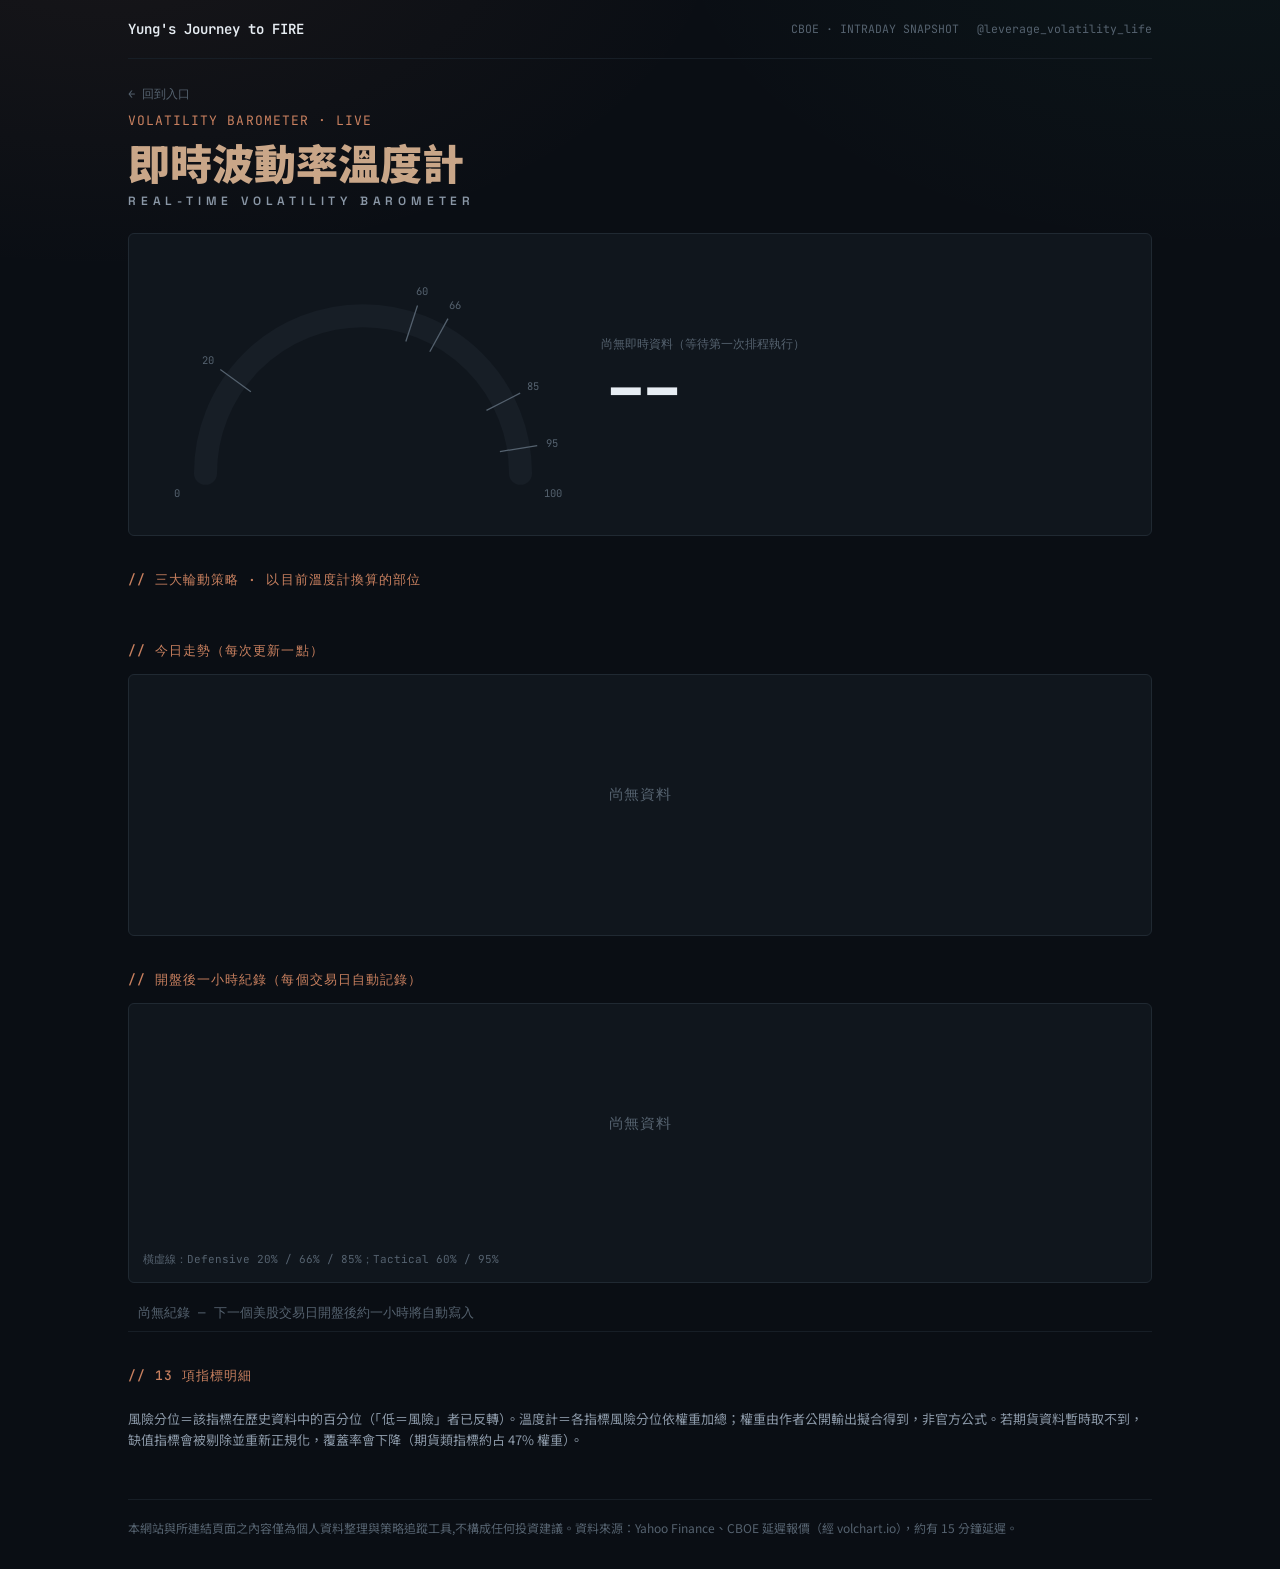
==== index.html @ e123b9e7 "Initial: 即時波動率溫度計 (web + snapshot recorder + workflow) Co-Authored-By: Claude Sonnet 5.5 <noreply@an" ====
<!doctype html>
<html lang="zh-Hant"><head><meta charset="utf-8"><meta name="viewport" content="width=device-width,initial-scale=1">
<title>即時波動率溫度計 | Yung's Journey to FIRE</title>
<link rel="preconnect" href="https://fonts.googleapis.com"><link rel="preconnect" href="https://fonts.gstatic.com" crossorigin>
<link href="https://fonts.googleapis.com/css2?family=Space+Grotesk:wght@400;500;600;700&family=Noto+Sans+TC:wght@400;500;700;900&family=JetBrains+Mono:wght@400;500;600&display=swap" rel="stylesheet">
<link rel="stylesheet" href="assets/site.css">
<style>
.gauge-card{display:grid;grid-template-columns:minmax(260px,420px) 1fr;gap:28px;align-items:center;margin-top:22px}
.gauge-card:hover,.card.st:hover{transform:none}
.big{font-family:var(--mono);font-size:clamp(44px,9vw,72px);font-weight:600;line-height:1}
.state{font-family:var(--mono);font-size:12px;color:var(--text-secondary);margin-top:8px}
.kv{display:grid;grid-template-columns:repeat(auto-fit,minmax(130px,1fr));gap:12px;margin-top:6px}
.kv div{border:1px solid var(--border-soft);border-radius:4px;padding:10px 12px}
.kv small{display:block;font-family:var(--mono);font-size:10.5px;color:var(--text-tertiary)}.kv b{font-family:var(--mono);font-size:16px;font-weight:500}
.grid3{display:grid;grid-template-columns:repeat(3,1fr);gap:16px;margin-top:16px}
.pos{font-family:var(--mono);font-size:26px;font-weight:600;color:var(--accent);margin:4px 0}
.desc{color:var(--text-secondary);font-size:13px}
h3.sec{font-family:var(--mono);font-size:13px;color:var(--accent);letter-spacing:.08em;margin:34px 0 12px;font-weight:500}
table{width:100%;border-collapse:collapse;font-family:var(--mono);font-size:12.5px}
th{color:var(--text-tertiary);font-weight:400;text-align:left;padding:8px 10px;border-bottom:1px solid var(--border)}
td{padding:8px 10px;border-bottom:1px solid var(--border-soft)}tr:hover td{background:var(--bg-panel-hover)}
.bar{height:6px;background:var(--border-soft);border-radius:3px;min-width:90px;position:relative}.bar i{position:absolute;left:0;top:0;bottom:0;border-radius:3px;background:var(--accent)}
.num{text-align:right}.na{color:var(--text-tertiary)}
.warn{font-family:var(--mono);font-size:11.5px;color:var(--amber);background:var(--amber-dim);border-radius:4px;padding:8px 12px;margin-top:14px;display:none}
.scroll{overflow-x:auto}.chart{width:100%;height:220px}
.legend{font-family:var(--mono);font-size:11px;color:var(--text-tertiary);margin-top:6px}
@media(max-width:900px){.gauge-card{grid-template-columns:1fr}.grid3{grid-template-columns:1fr}}
</style></head><body>
<div class="wrap">
<header class="site"><a class="brand" href="https://leveragevolatilitylife.github.io/"><img src="assets/avatar.jpg" alt="" onerror="this.style.display='none'"><span>Yung's Journey to FIRE</span></a>
<div class="hr"><span class="meta-date">CBOE · INTRADAY SNAPSHOT</span><a class="handle" href="https://www.instagram.com/leverage_volatility_life/">@leverage_volatility_life</a></div></header>
<a class="crumb" href="https://leveragevolatilitylife.github.io/">← 回到入口</a>
<div class="eyebrow">VOLATILITY BAROMETER · LIVE</div>
<h1>即時波動率溫度計</h1><div class="sub">Real-time Volatility Barometer</div>

<section class="card gauge-card" aria-live="polite">
 <div><svg id="gauge" viewBox="0 0 400 235" width="100%" role="img" aria-label="波動率溫度計"></svg></div>
 <div>
  <div class="tick" id="asof">載入中…</div>
  <div class="big" id="val">--</div><div class="state" id="zone"></div>
  <div class="kv" id="kv"></div>
  <div class="warn" id="warn"></div>
 </div>
</section>

<h3 class="sec">// 三大輪動策略 · 以目前溫度計換算的部位</h3>
<div class="grid3" id="strats"></div>

<h3 class="sec">// 今日走勢（每次更新一點）</h3>
<div class="card" style="padding:14px"><svg id="intra" class="chart" viewBox="0 0 900 220" preserveAspectRatio="none"></svg><div class="legend" id="intra-lg"></div></div>

<h3 class="sec">// 開盤後一小時紀錄（每個交易日自動記錄）</h3>
<div class="card" style="padding:14px"><svg id="hist" class="chart" viewBox="0 0 900 220" preserveAspectRatio="none"></svg><div class="legend">橫虛線：Defensive 20% / 66% / 85%；Tactical 60% / 95%</div></div>
<div class="scroll" style="margin-top:12px"><table id="snaps"></table></div>

<h3 class="sec">// 13 項指標明細</h3>
<div class="scroll"><table id="mt"></table></div>
<p class="desc" style="margin-top:10px">風險分位＝該指標在歷史資料中的百分位（「低＝風險」者已反轉）。溫度計＝各指標風險分位依權重加總；權重由作者公開輸出擬合得到，非官方公式。若期貨資料暫時取不到，缺值指標會被剔除並重新正規化，覆蓋率會下降（期貨類指標約占 47% 權重）。</p>
<footer class="site">本網站與所連結頁面之內容僅為個人資料整理與策略追蹤工具,不構成任何投資建議。資料來源：Yahoo Finance、CBOE 延遲報價（經 volchart.io），約有 15 分鐘延遲。</footer>
</div>
<script src="assets/app.js"></script></body></html>
---- assets/site.css ----
:root{--bg:#0a0e14;--bg-panel:#10161d;--bg-panel-hover:#131b23;--border:#202932;--border-soft:#171e26;
--text-primary:#e7edf3;--text-secondary:#8a97a6;--text-tertiary:#55626f;--heading:#c9a688;
--accent:#c9805f;--accent-rgb:201,128,95;--green:#34d399;--green-dim:#16352a;--amber:#fbbf24;--amber-dim:#3a2f14;--red:#e5654f;
--mono:'JetBrains Mono',monospace;--sans:'Noto Sans TC',sans-serif;--grot:'Space Grotesk',sans-serif}
*{box-sizing:border-box;margin:0;padding:0}
body{background:var(--bg);color:var(--text-primary);font-family:var(--sans);line-height:1.6;min-height:100vh;
background-image:radial-gradient(900px 500px at 8% -5%,rgba(var(--accent-rgb),.07),transparent 70%),radial-gradient(800px 480px at 95% -5%,rgba(52,211,153,.04),transparent 70%);background-repeat:no-repeat}
a{color:inherit;text-decoration:none}
.wrap{max-width:1080px;margin:0 auto;padding:0 28px}
header.site{display:flex;justify-content:space-between;align-items:center;gap:12px;padding:18px 0;border-bottom:1px solid var(--border-soft)}
.brand{display:flex;align-items:center;gap:10px;font-family:var(--mono);font-size:14px;font-weight:600}
.brand img{width:34px;height:34px;border-radius:50%;border:1px solid var(--accent);box-shadow:0 0 0 3px rgba(var(--accent-rgb),.25);object-fit:cover}
.hr{display:flex;align-items:center;gap:18px;font-family:var(--mono);font-size:11.5px;color:var(--text-tertiary)}
.hr a:hover{color:var(--accent)}
.crumb{display:inline-block;margin:26px 0 6px;font-family:var(--mono);font-size:12px;color:var(--text-tertiary)}.crumb:hover{color:var(--accent)}
.eyebrow{font-family:var(--mono);font-size:13px;color:var(--accent);letter-spacing:.08em}
h1{font-weight:900;color:var(--heading);font-size:clamp(26px,4.5vw,42px);line-height:1.2;margin:6px 0 4px}
.sub{font-family:var(--grot);font-weight:600;letter-spacing:.4em;font-size:12px;color:var(--text-secondary);text-transform:uppercase}
.card{background:var(--bg-panel);border:1px solid var(--border);border-radius:6px;padding:24px;transition:.2s}
.card:hover{transform:translateY(-2px);border-color:rgba(var(--accent-rgb),.6)}
.card h2{font-size:17px;color:var(--heading);margin:6px 0}
.tick{font-family:var(--mono);font-size:11.5px;color:var(--text-tertiary)}
.tag{font-family:var(--mono);font-size:10.5px;color:var(--text-tertiary);border:1px solid var(--border);border-radius:3px;padding:1px 7px}
.status{font-family:var(--mono);font-size:10.5px;border-radius:3px;padding:2px 8px}
.live{background:var(--green-dim);color:var(--green)}.pend{background:var(--amber-dim);color:var(--amber)}
footer.site{margin:48px 0 32px;padding-top:18px;border-top:1px solid var(--border-soft);font-size:12px;color:var(--text-tertiary)}
@media(max-width:560px){.meta-date{display:none}}@media(max-width:380px){.handle{display:none}}
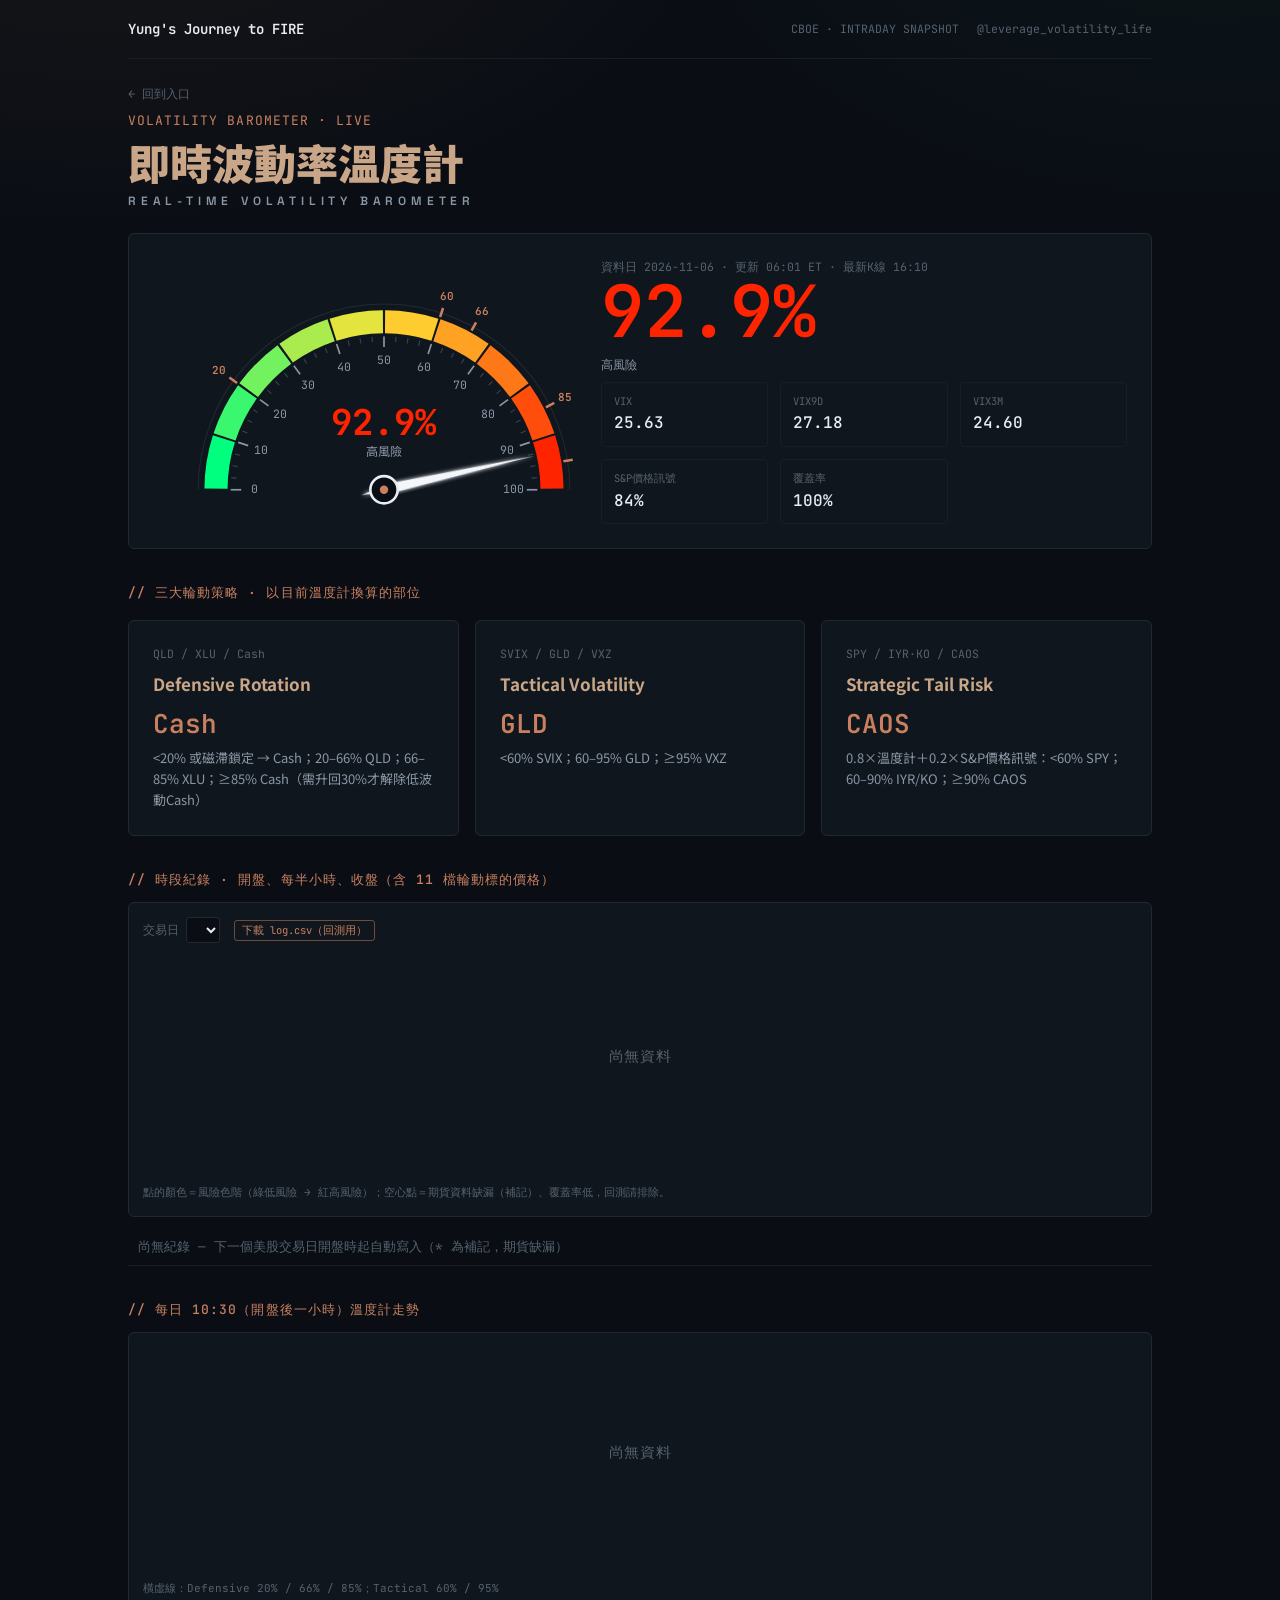
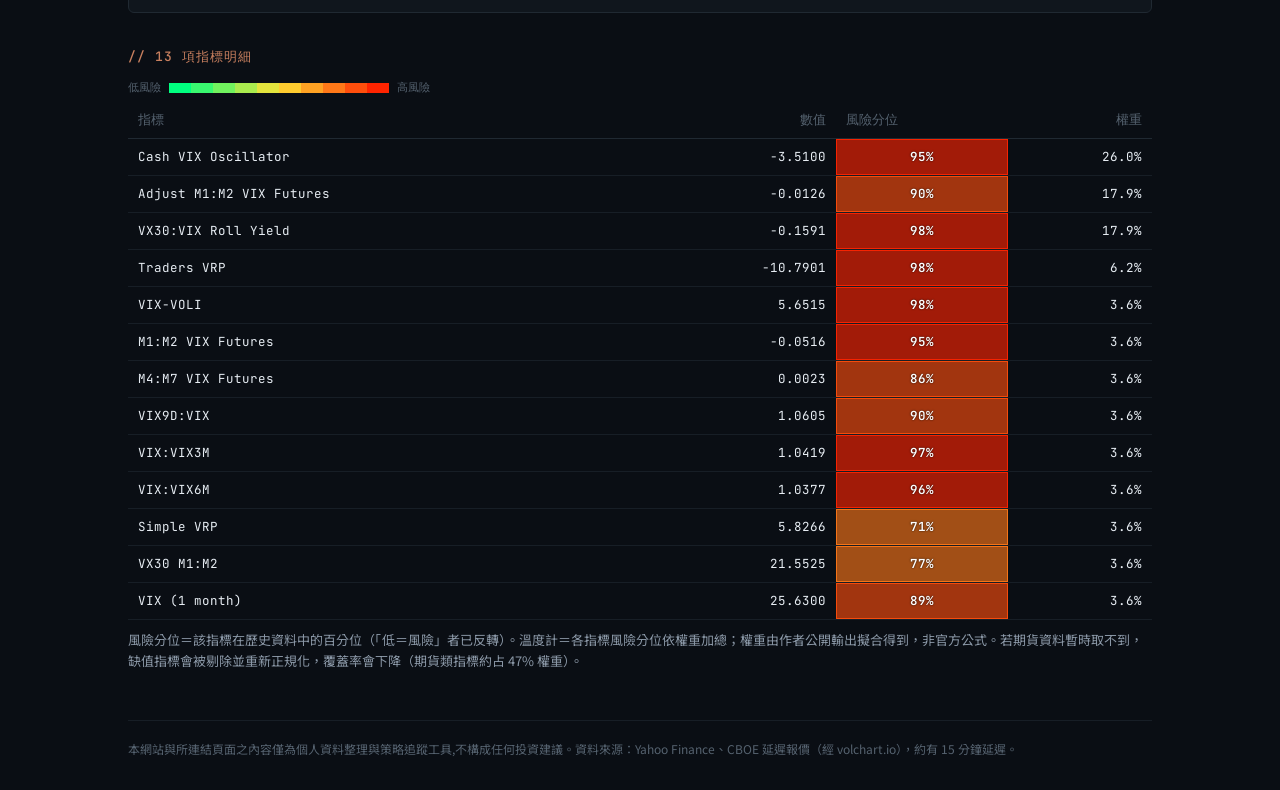
==== commit dfc5127a: "feat: 開盤/每半小時/收盤時段記錄 + 11 檔標的價格；TWN 風險色階；專業儀表 Co-Authored-By: Claude Sonnet 5.5 <noreply@anthropic.c" ====
--- a/index.html
+++ b/index.html
@@ -25,6 +25,12 @@
 .scroll{overflow-x:auto}.chart{width:100%;height:220px}
 .legend{font-family:var(--mono);font-size:11px;color:var(--text-tertiary);margin-top:6px}
 @media(max-width:900px){.gauge-card{grid-template-columns:1fr}.grid3{grid-template-columns:1fr}}
+.toolbar{display:flex;gap:14px;align-items:center;flex-wrap:wrap;margin-bottom:8px}
+select{background:var(--bg);color:var(--text-primary);border:1px solid var(--border);border-radius:3px;font-family:var(--mono);font-size:12px;padding:3px 6px}
+.dl{color:var(--accent);border-color:rgba(var(--accent-rgb),.5)}.dl:hover{background:var(--bg-panel-hover)}
+td.rk{color:#fff;text-shadow:0 0 2px rgba(0,0,0,.85);text-align:center;font-weight:600}
+.scale{display:flex;align-items:center;gap:8px;font-family:var(--mono);font-size:10.5px;color:var(--text-tertiary);margin:6px 0}.scale span{display:flex}.scale b{width:22px;height:10px;display:block}
+.slotrow-late td{opacity:.55}
 </style></head><body>
 <div class="wrap">
 <header class="site"><a class="brand" href="https://leveragevolatilitylife.github.io/"><img src="assets/avatar.jpg" alt="" onerror="this.style.display='none'"><span>Yung's Journey to FIRE</span></a>
@@ -46,14 +52,14 @@
 <h3 class="sec">// 三大輪動策略 · 以目前溫度計換算的部位</h3>
 <div class="grid3" id="strats"></div>
 
-<h3 class="sec">// 今日走勢（每次更新一點）</h3>
-<div class="card" style="padding:14px"><svg id="intra" class="chart" viewBox="0 0 900 220" preserveAspectRatio="none"></svg><div class="legend" id="intra-lg"></div></div>
-
-<h3 class="sec">// 開盤後一小時紀錄（每個交易日自動記錄）</h3>
+<h3 class="sec">// 時段紀錄 · 開盤、每半小時、收盤（含 11 檔輪動標的價格）</h3>
+<div class="card" style="padding:14px"><div class="toolbar"><label class="tick">交易日 <select id="daysel"></select></label><a class="tag dl" href="data/log.csv" download>下載 log.csv（回測用）</a><span class="tick" id="logmeta"></span></div>
+<svg id="intra" class="chart" viewBox="0 0 900 220" preserveAspectRatio="none"></svg><div class="legend">點的顏色＝風險色階（綠低風險 → 紅高風險）；空心點＝期貨資料缺漏（補記）、覆蓋率低，回測請排除。</div></div>
+<div class="scroll" style="margin-top:12px"><table id="snaps"></table></div>
+<h3 class="sec">// 每日 10:30（開盤後一小時）溫度計走勢</h3>
 <div class="card" style="padding:14px"><svg id="hist" class="chart" viewBox="0 0 900 220" preserveAspectRatio="none"></svg><div class="legend">橫虛線：Defensive 20% / 66% / 85%；Tactical 60% / 95%</div></div>
-<div class="scroll" style="margin-top:12px"><table id="snaps"></table></div>
-
 <h3 class="sec">// 13 項指標明細</h3>
+<div class="scale"><span>低風險</span><span id="scale"></span><span>高風險</span></div>
 <div class="scroll"><table id="mt"></table></div>
 <p class="desc" style="margin-top:10px">風險分位＝該指標在歷史資料中的百分位（「低＝風險」者已反轉）。溫度計＝各指標風險分位依權重加總；權重由作者公開輸出擬合得到，非官方公式。若期貨資料暫時取不到，缺值指標會被剔除並重新正規化，覆蓋率會下降（期貨類指標約占 47% 權重）。</p>
 <footer class="site">本網站與所連結頁面之內容僅為個人資料整理與策略追蹤工具,不構成任何投資建議。資料來源：Yahoo Finance、CBOE 延遲報價（經 volchart.io），約有 15 分鐘延遲。</footer>
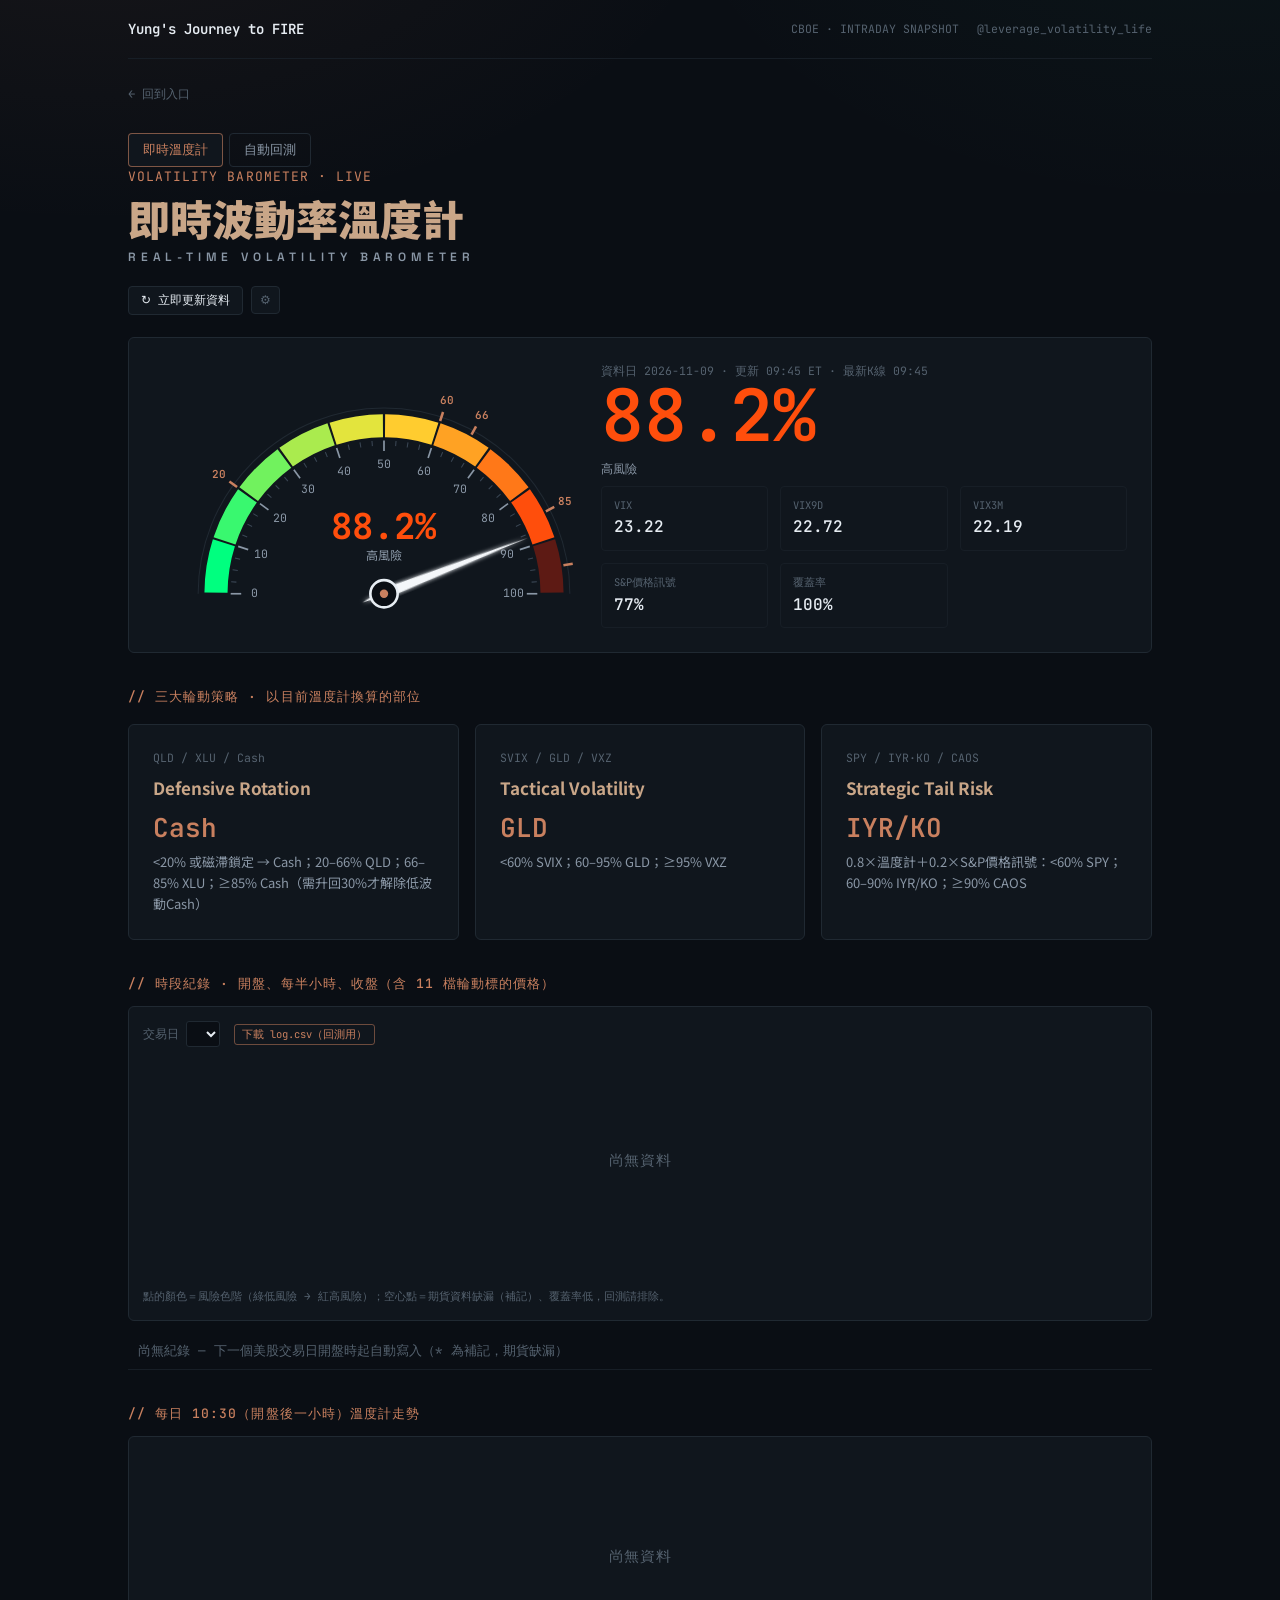
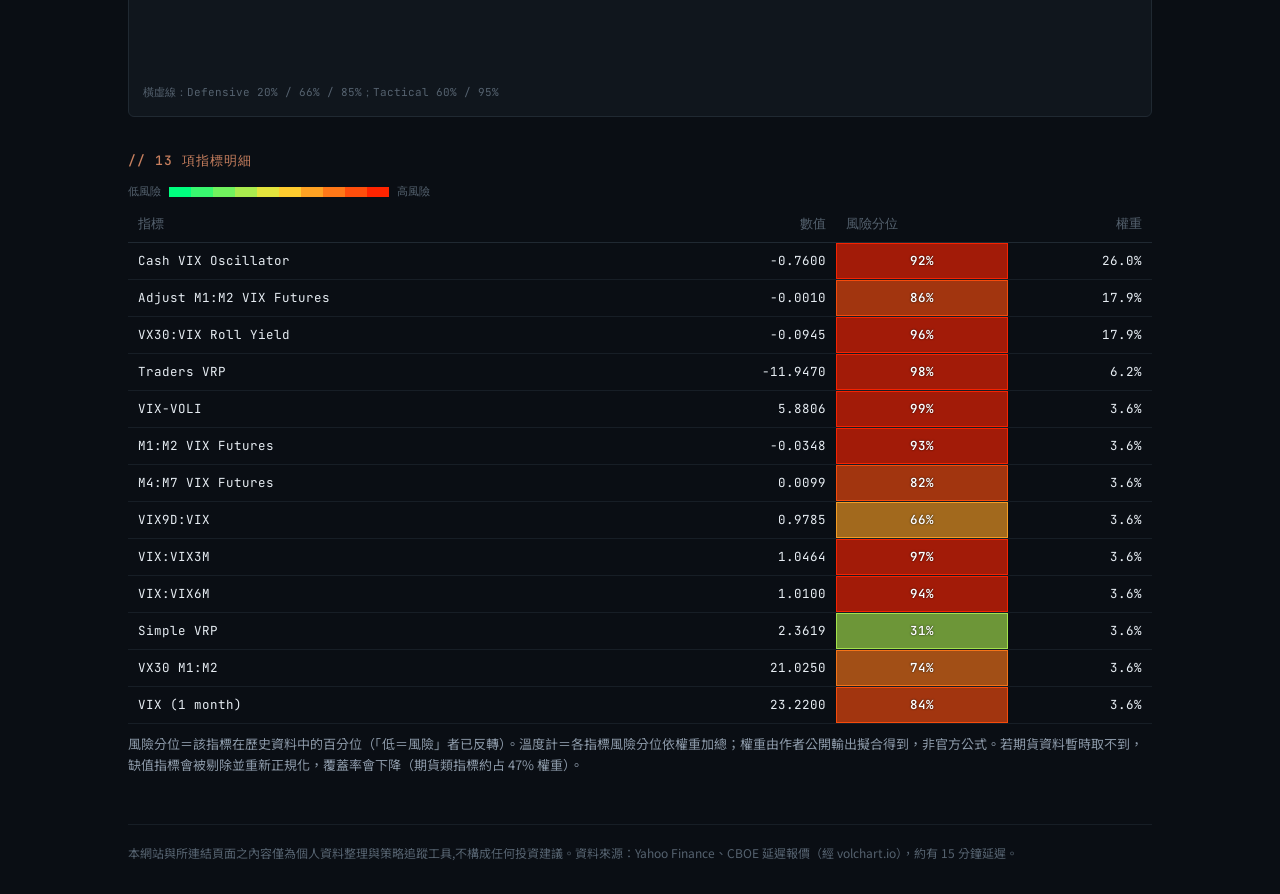
==== commit e9368085: "feat: 自動回測頁、立即更新按鈕、利率週期(IYR/KO)判定 Co-Authored-By: Claude Sonnet 5.5 <noreply@anthropic.com> Claude-S" ====
--- a/index.html
+++ b/index.html
@@ -36,9 +36,11 @@
 <header class="site"><a class="brand" href="https://leveragevolatilitylife.github.io/"><img src="assets/avatar.jpg" alt="" onerror="this.style.display='none'"><span>Yung's Journey to FIRE</span></a>
 <div class="hr"><span class="meta-date">CBOE · INTRADAY SNAPSHOT</span><a class="handle" href="https://www.instagram.com/leverage_volatility_life/">@leverage_volatility_life</a></div></header>
 <a class="crumb" href="https://leveragevolatilitylife.github.io/">← 回到入口</a>
+<nav class="tabs"><a class="on" href="index.html">即時溫度計</a><a href="backtest.html">自動回測</a></nav>
 <div class="eyebrow">VOLATILITY BAROMETER · LIVE</div>
 <h1>即時波動率溫度計</h1><div class="sub">Real-time Volatility Barometer</div>
 
+<div style="margin-top:18px" id="updmount"></div>
 <section class="card gauge-card" aria-live="polite">
  <div><svg id="gauge" viewBox="0 0 400 235" width="100%" role="img" aria-label="波動率溫度計"></svg></div>
  <div>
@@ -64,4 +66,4 @@
 <p class="desc" style="margin-top:10px">風險分位＝該指標在歷史資料中的百分位（「低＝風險」者已反轉）。溫度計＝各指標風險分位依權重加總；權重由作者公開輸出擬合得到，非官方公式。若期貨資料暫時取不到，缺值指標會被剔除並重新正規化，覆蓋率會下降（期貨類指標約占 47% 權重）。</p>
 <footer class="site">本網站與所連結頁面之內容僅為個人資料整理與策略追蹤工具,不構成任何投資建議。資料來源：Yahoo Finance、CBOE 延遲報價（經 volchart.io），約有 15 分鐘延遲。</footer>
 </div>
-<script src="assets/app.js"></script></body></html>
+<script src="assets/common.js"></script><script src="assets/app.js"></script></body></html>
--- a/assets/site.css
+++ b/assets/site.css
@@ -25,3 +25,8 @@
 .live{background:var(--green-dim);color:var(--green)}.pend{background:var(--amber-dim);color:var(--amber)}
 footer.site{margin:48px 0 32px;padding-top:18px;border-top:1px solid var(--border-soft);font-size:12px;color:var(--text-tertiary)}
 @media(max-width:560px){.meta-date{display:none}}@media(max-width:380px){.handle{display:none}}
+.btn{font-family:var(--mono);font-size:12px;color:var(--text-primary);background:var(--bg-panel);border:1px solid var(--border);border-radius:4px;padding:5px 12px;cursor:pointer}
+.btn:hover{border-color:var(--accent);color:var(--accent)}.btn.ghost{padding:5px 8px;margin-left:4px;color:var(--text-tertiary)}
+.upd{display:inline-flex;align-items:center;gap:4px}.upd-msg{font-family:var(--mono);font-size:11px;margin-left:8px;color:var(--text-secondary)}
+nav.tabs{display:flex;gap:6px;margin:22px 0 0}nav.tabs a{font-family:var(--mono);font-size:12.5px;padding:6px 14px;border:1px solid var(--border);border-radius:4px;color:var(--text-secondary)}
+nav.tabs a.on{color:var(--accent);border-color:rgba(var(--accent-rgb),.6);background:var(--bg-panel)}nav.tabs a:hover{color:var(--accent)}
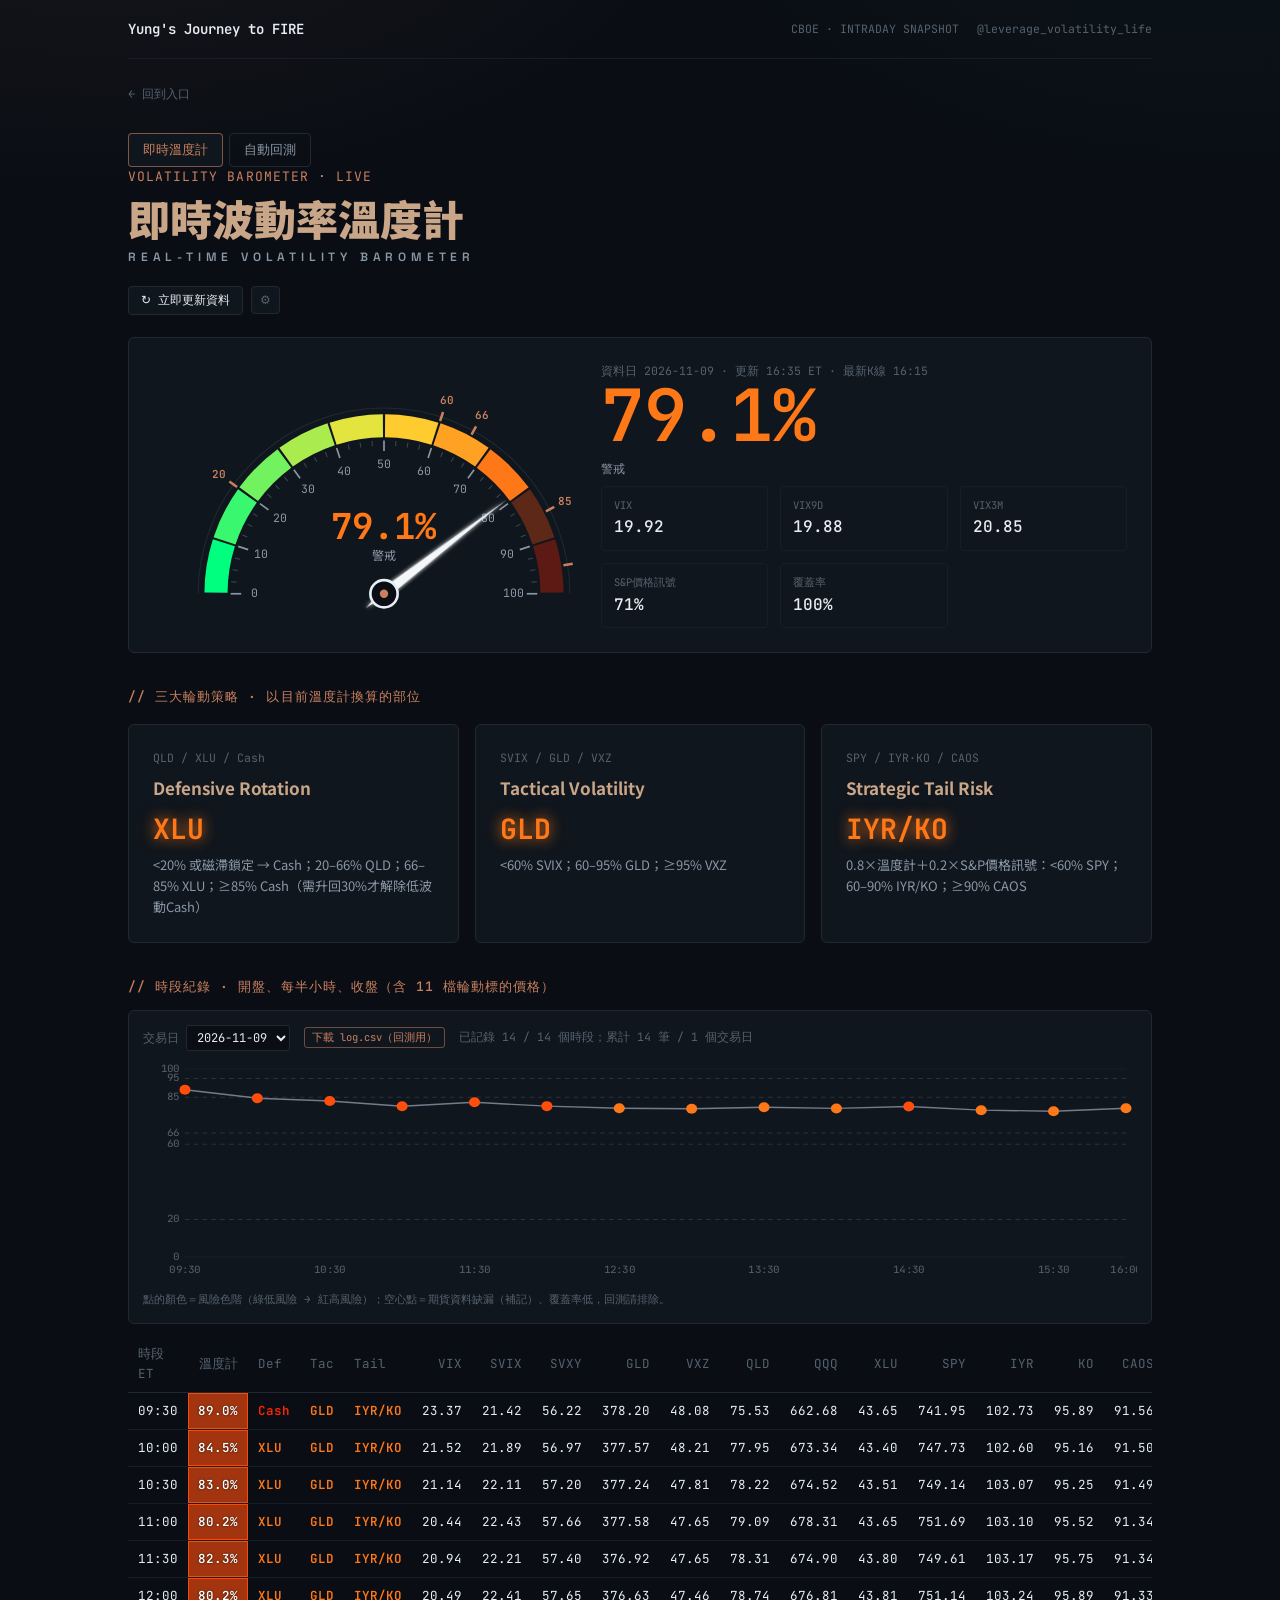
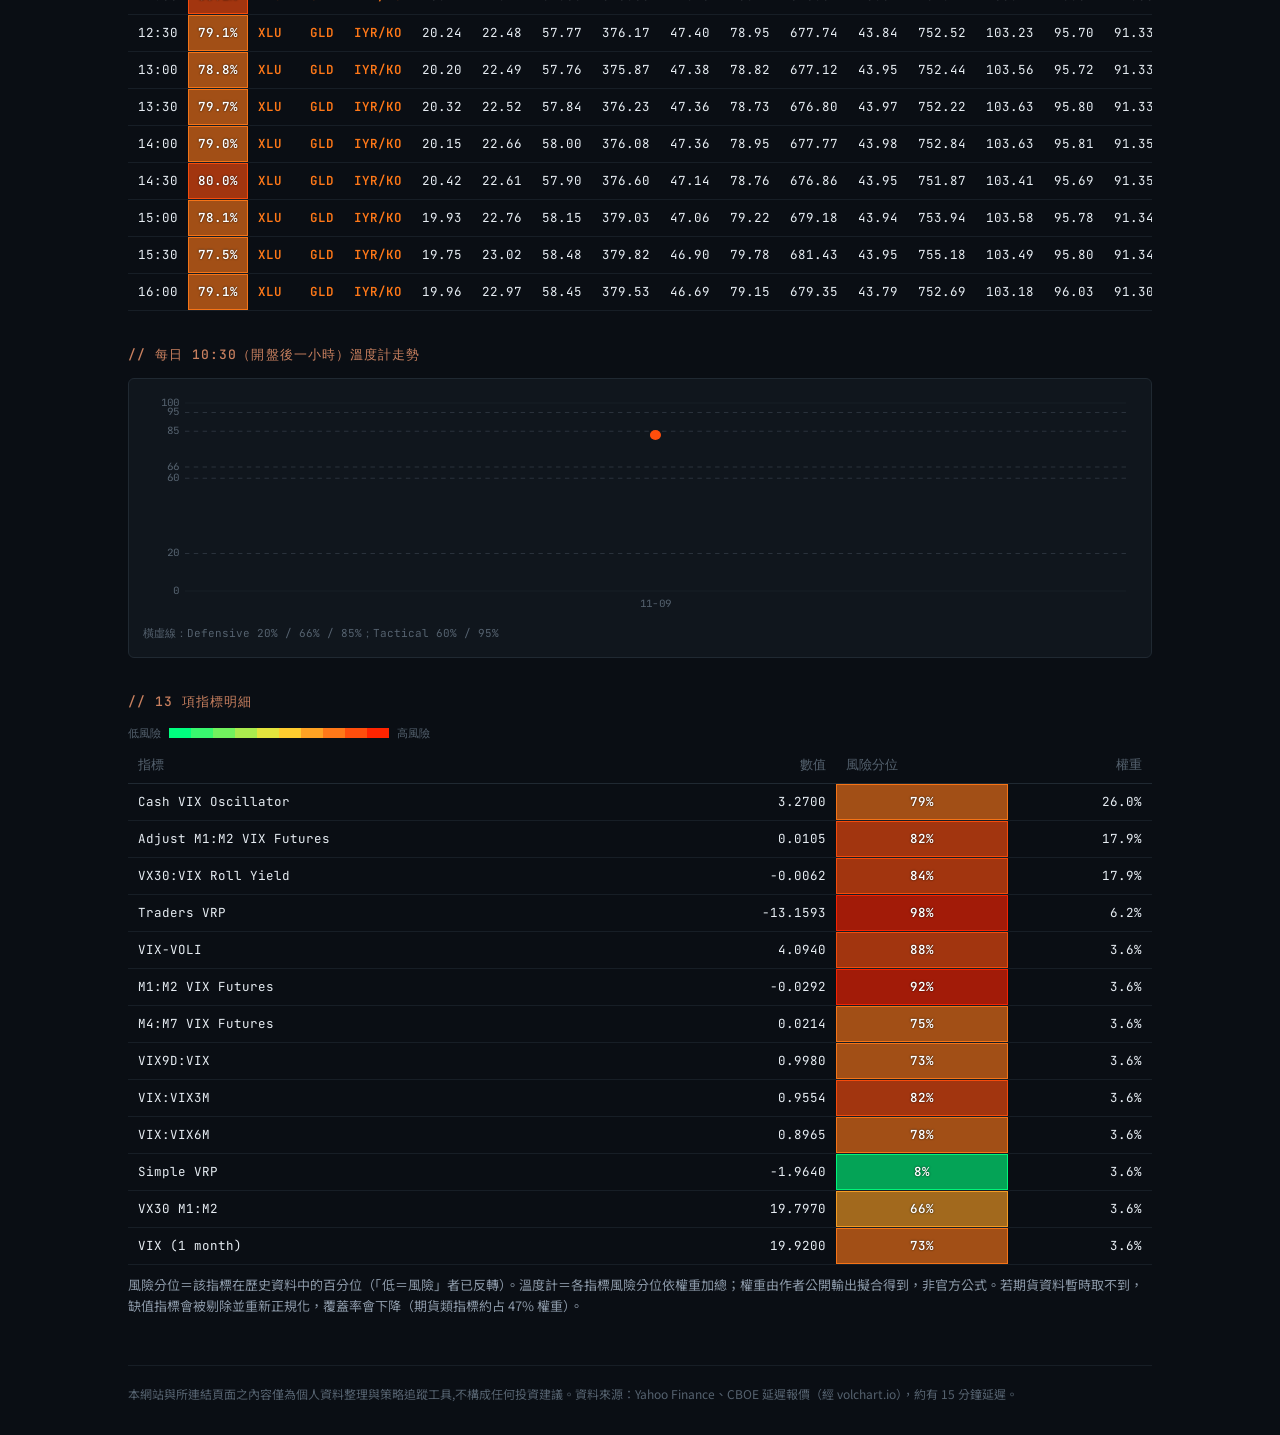
==== commit 5f7e806b: "feat: 三策略倉位字色依風險區間套用紅黃綠色階 Co-Authored-By: Claude Sonnet 5.5 <noreply@anthropic.com> Claude-Session: " ====
--- a/index.html
+++ b/index.html
@@ -13,7 +13,7 @@
 .kv div{border:1px solid var(--border-soft);border-radius:4px;padding:10px 12px}
 .kv small{display:block;font-family:var(--mono);font-size:10.5px;color:var(--text-tertiary)}.kv b{font-family:var(--mono);font-size:16px;font-weight:500}
 .grid3{display:grid;grid-template-columns:repeat(3,1fr);gap:16px;margin-top:16px}
-.pos{font-family:var(--mono);font-size:26px;font-weight:600;color:var(--accent);margin:4px 0}
+.pos{font-family:var(--mono);font-size:28px;font-weight:700;text-shadow:0 0 14px currentColor;margin:4px 0}
 .desc{color:var(--text-secondary);font-size:13px}
 h3.sec{font-family:var(--mono);font-size:13px;color:var(--accent);letter-spacing:.08em;margin:34px 0 12px;font-weight:500}
 table{width:100%;border-collapse:collapse;font-family:var(--mono);font-size:12.5px}
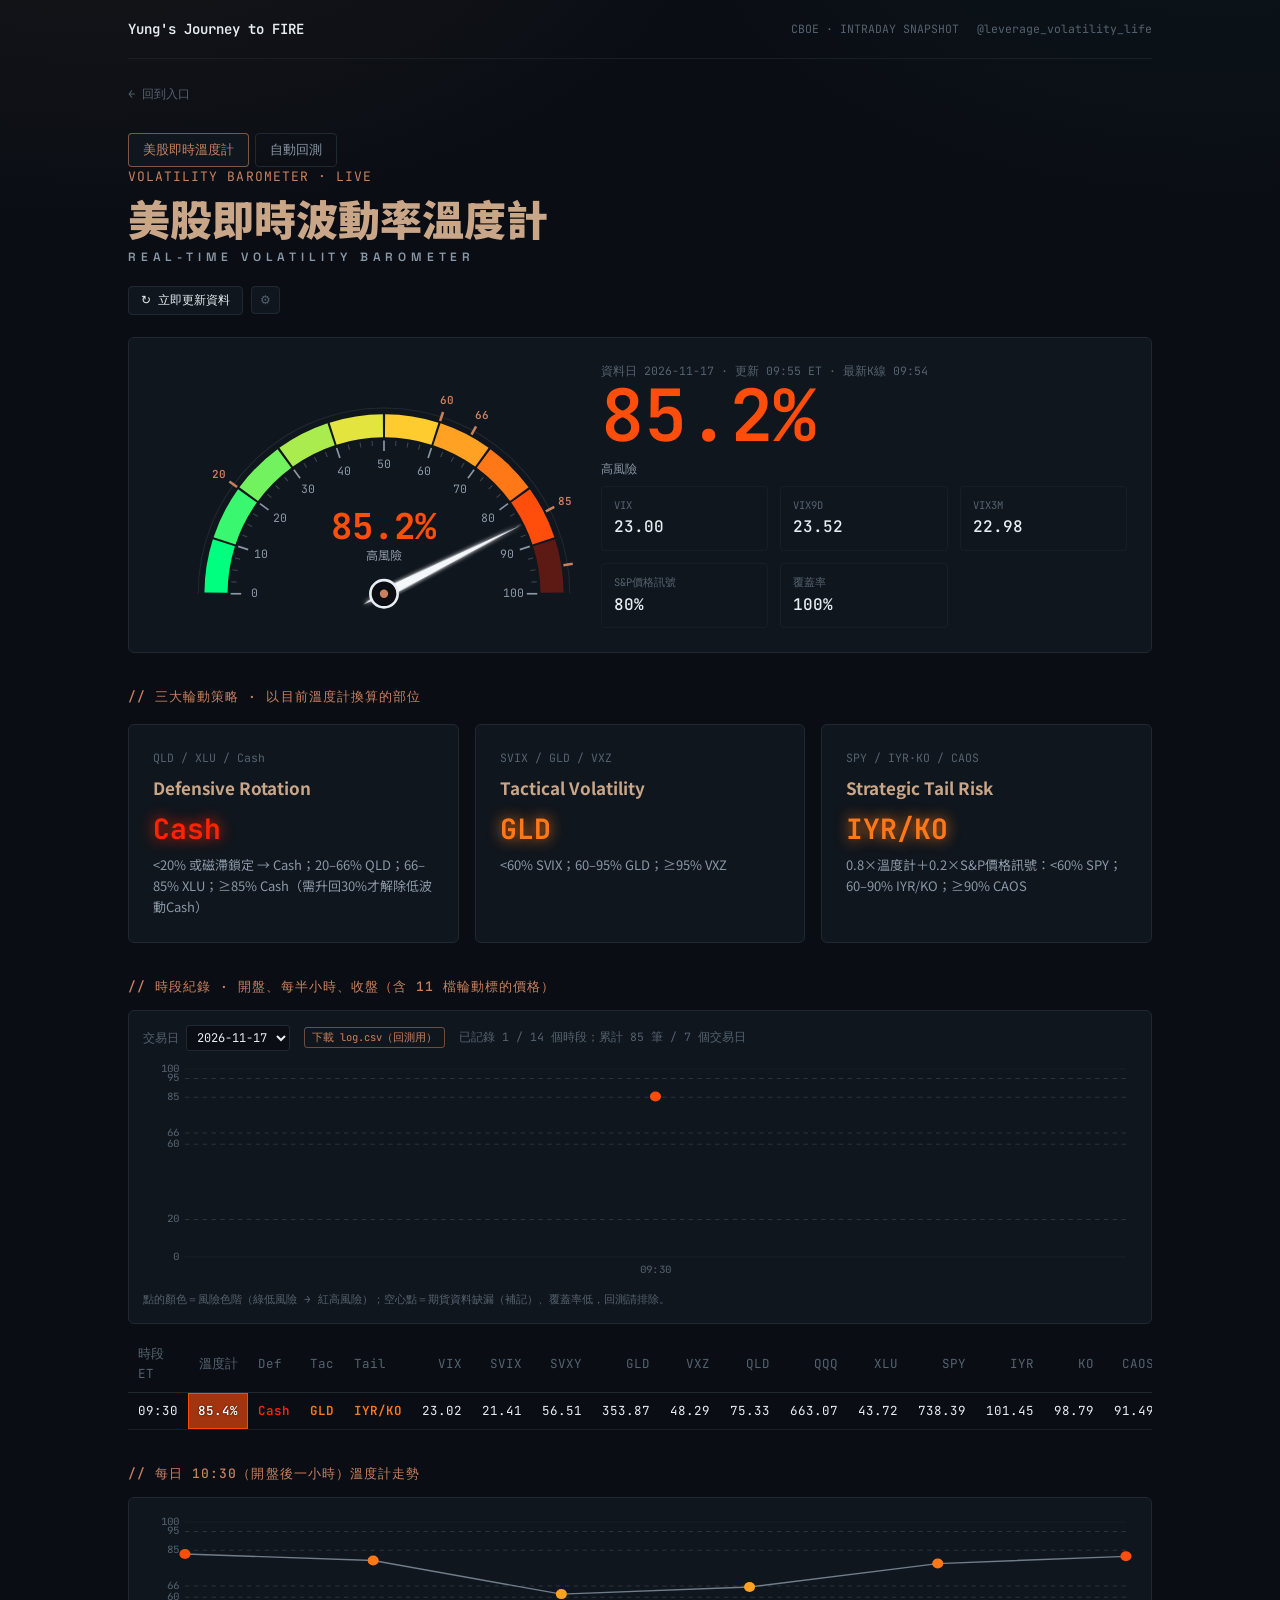
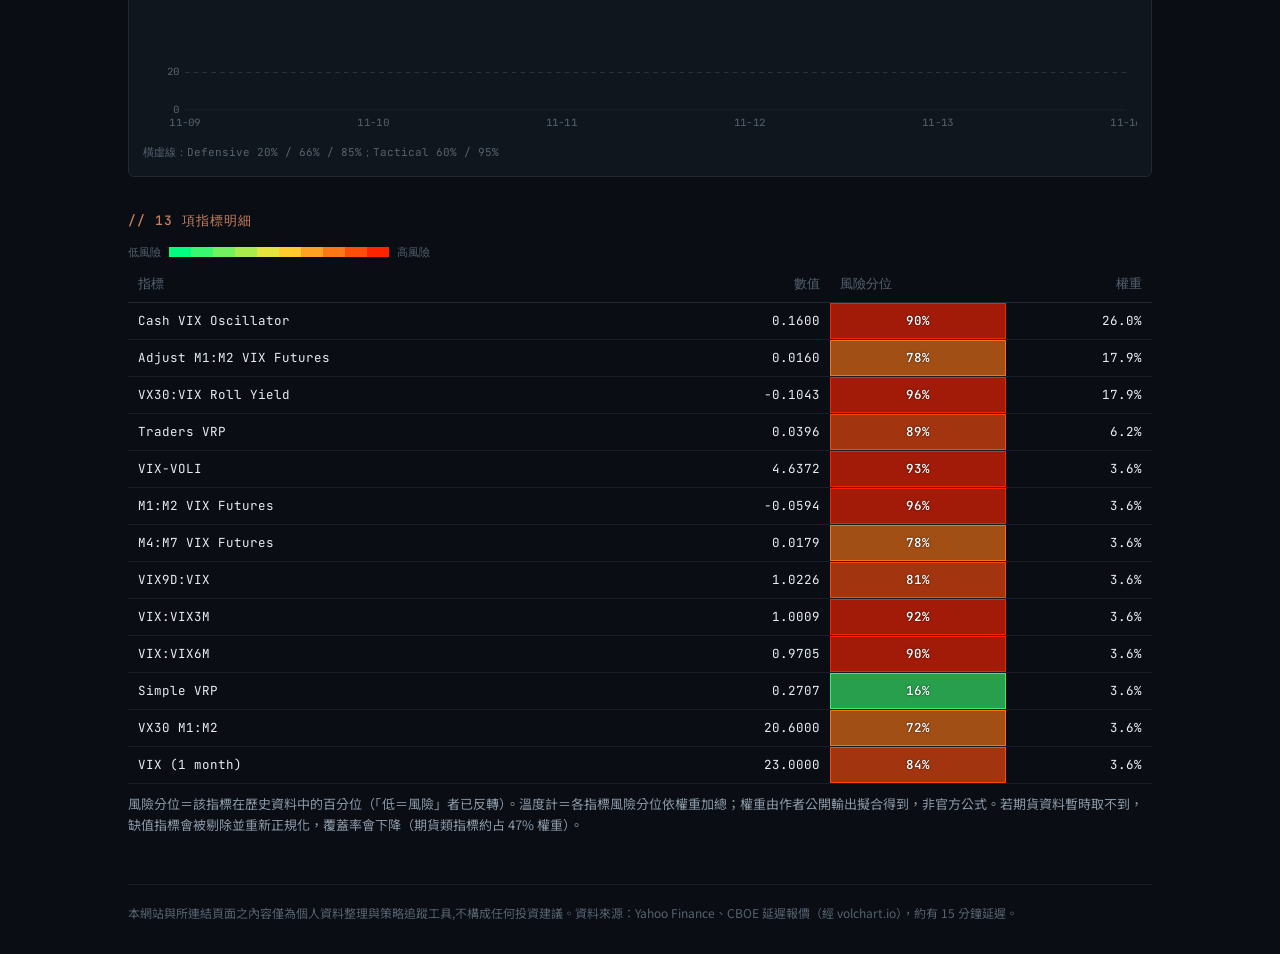
==== commit 0c36e5d4: "Update index.html" ====
--- a/index.html
+++ b/index.html
@@ -1,9 +1,9 @@
 <!doctype html>
 <html lang="zh-Hant"><head><meta charset="utf-8"><meta name="viewport" content="width=device-width,initial-scale=1">
-<title>即時波動率溫度計 | Yung's Journey to FIRE</title>
+<title>美股即時波動率溫度計 | Yung's Journey to FIRE</title>
 <link rel="preconnect" href="https://fonts.googleapis.com"><link rel="preconnect" href="https://fonts.gstatic.com" crossorigin>
 <link href="https://fonts.googleapis.com/css2?family=Space+Grotesk:wght@400;500;600;700&family=Noto+Sans+TC:wght@400;500;700;900&family=JetBrains+Mono:wght@400;500;600&display=swap" rel="stylesheet">
-<link rel="stylesheet" href="assets/site.css">
+<link rel="stylesheet" href="assets/site.css?v=202611100823">
 <style>
 .gauge-card{display:grid;grid-template-columns:minmax(260px,420px) 1fr;gap:28px;align-items:center;margin-top:22px}
 .gauge-card:hover,.card.st:hover{transform:none}
@@ -36,9 +36,9 @@
 <header class="site"><a class="brand" href="https://leveragevolatilitylife.github.io/"><img src="assets/avatar.jpg" alt="" onerror="this.style.display='none'"><span>Yung's Journey to FIRE</span></a>
 <div class="hr"><span class="meta-date">CBOE · INTRADAY SNAPSHOT</span><a class="handle" href="https://www.instagram.com/leverage_volatility_life/">@leverage_volatility_life</a></div></header>
 <a class="crumb" href="https://leveragevolatilitylife.github.io/">← 回到入口</a>
-<nav class="tabs"><a class="on" href="index.html">即時溫度計</a><a href="backtest.html">自動回測</a></nav>
+<nav class="tabs"><a class="on" href="index.html">美股即時溫度計</a><a href="backtest.html">自動回測</a></nav>
 <div class="eyebrow">VOLATILITY BAROMETER · LIVE</div>
-<h1>即時波動率溫度計</h1><div class="sub">Real-time Volatility Barometer</div>
+<h1>美股即時波動率溫度計</h1><div class="sub">Real-time Volatility Barometer</div>
 
 <div style="margin-top:18px" id="updmount"></div>
 <section class="card gauge-card" aria-live="polite">
@@ -66,4 +66,4 @@
 <p class="desc" style="margin-top:10px">風險分位＝該指標在歷史資料中的百分位（「低＝風險」者已反轉）。溫度計＝各指標風險分位依權重加總；權重由作者公開輸出擬合得到，非官方公式。若期貨資料暫時取不到，缺值指標會被剔除並重新正規化，覆蓋率會下降（期貨類指標約占 47% 權重）。</p>
 <footer class="site">本網站與所連結頁面之內容僅為個人資料整理與策略追蹤工具,不構成任何投資建議。資料來源：Yahoo Finance、CBOE 延遲報價（經 volchart.io），約有 15 分鐘延遲。</footer>
 </div>
-<script src="assets/common.js"></script><script src="assets/app.js"></script></body></html>
+<script src="assets/common.js?v=202611100823"></script><script src="assets/app.js?v=202611100823"></script></body></html>
